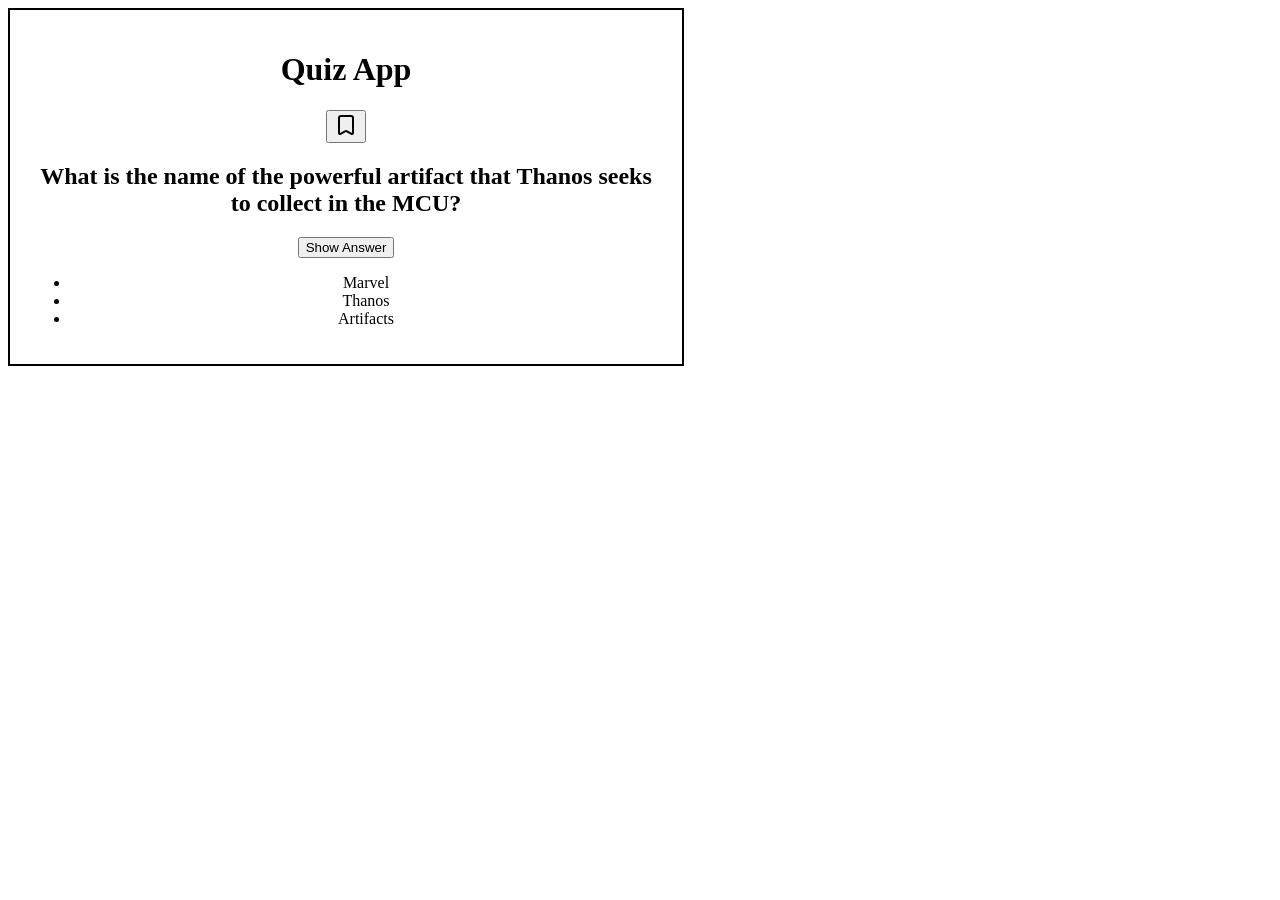
==== index.html @ 15f10d79 "Question Card" ====
<!doctype html>
<html lang="en">
  <head>
    <meta charset="UTF-8" />
    <meta name="viewport" content="width=device-width, initial-scale=1.0" />
    <title>Quiz App</title>
    <link rel="stylesheet" href="./css/style.css" />
  </head>
  <body>
    <header>
      <h1>Quiz App</h1>
      <main>
        <article class="Question Card">
          <button class="bookmark">
            <img src="./assets/bookmark.svg" alt="Bookmark" />
          </button>
          <h2>
            What is the name of the powerful artifact that Thanos seeks to
            collect in the MCU?
          </h2>
          <p class="answer" hidden>Answer</p>
          <button class="toggle">Show Answer</button>
          <ul class="tags">
            <li class="tag">Marvel</li>
            <li class="tag">Thanos</li>
            <li class="tag">Artifacts</li>
          </ul>
        </article>
      </main>
    </header>
  </body>
</html>
---- css/style.css ----
header {
  text-align: center;
  padding: 20px;
  border: 2px solid black;
  width: 50%;
  margin: 0%;
}

h1 {
  font-size: 32px;
  font-weight: 700;
}
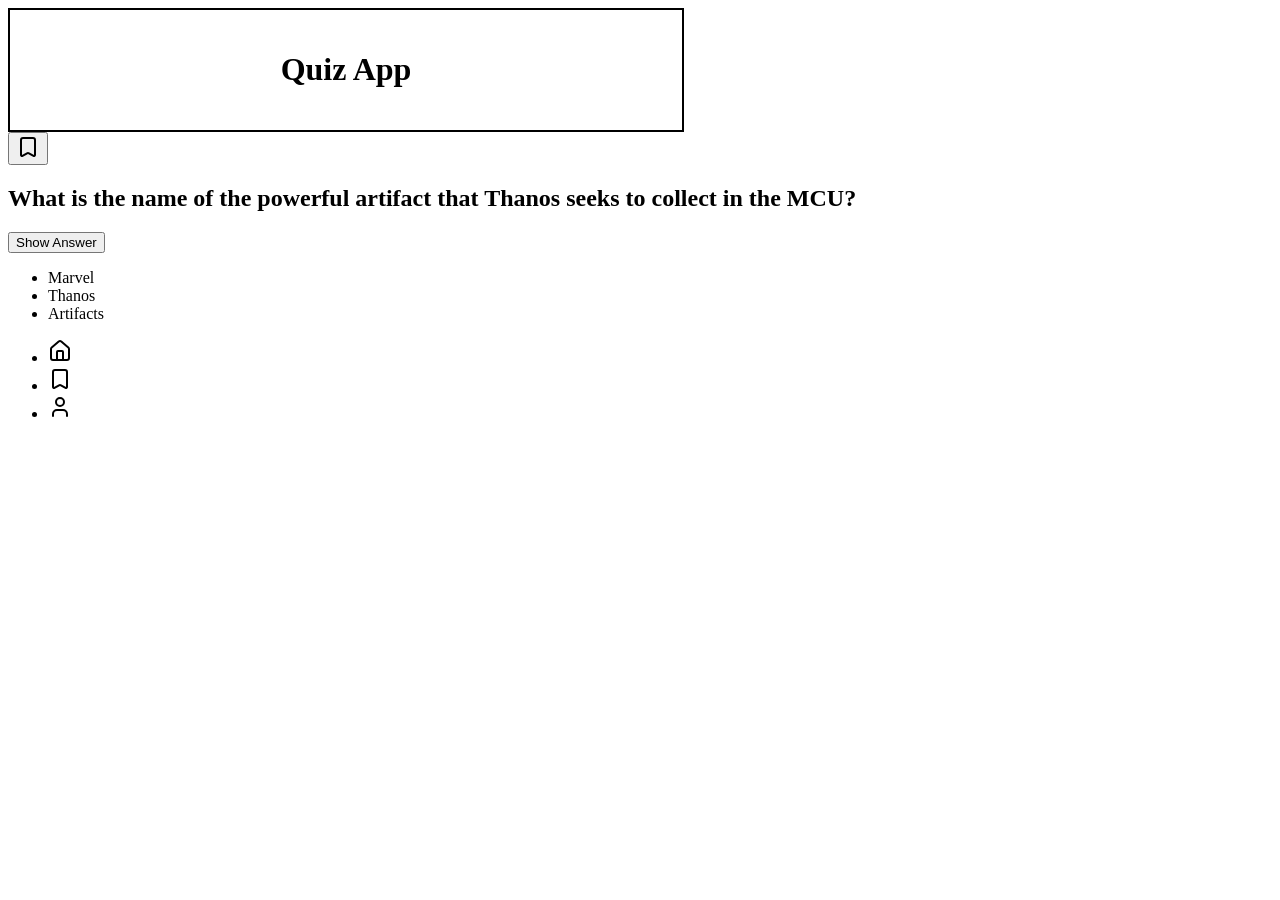
==== commit 95374ddf: "navbar" ====
--- a/index.html
+++ b/index.html
@@ -9,24 +9,45 @@
   <body>
     <header>
       <h1>Quiz App</h1>
-      <main>
-        <article class="Question Card">
-          <button class="bookmark">
-            <img src="./assets/bookmark.svg" alt="Bookmark" />
-          </button>
-          <h2>
-            What is the name of the powerful artifact that Thanos seeks to
-            collect in the MCU?
-          </h2>
-          <p class="answer" hidden>Answer</p>
-          <button class="toggle">Show Answer</button>
-          <ul class="tags">
-            <li class="tag">Marvel</li>
-            <li class="tag">Thanos</li>
-            <li class="tag">Artifacts</li>
-          </ul>
-        </article>
-      </main>
     </header>
+    <main>
+      <article class="QuestionCard">
+        <button class="bookmark">
+          <img src="./assets/bookmark.svg" alt="Bookmark" />
+        </button>
+        <h2>
+          What is the name of the powerful artifact that Thanos seeks to collect
+          in the MCU?
+        </h2>
+        <p class="answer" hidden>Answer</p>
+        <button class="toggle">Show Answer</button>
+        <ul class="tags">
+          <li class="tag">Marvel</li>
+          <li class="tag">Thanos</li>
+          <li class="tag">Artifacts</li>
+        </ul>
+      </article>
+    </main>
+    <footer>
+      <nav class="navbar">
+        <ul>
+          <li>
+            <a href="index.html">
+              <img src="/assets/house.svg" />
+            </a>
+          </li>
+          <li>
+            <a href="bookmarks.html">
+              <img src="/assets/bookmark.svg" />
+            </a>
+          </li>
+          <li>
+            <a href="profil.html">
+              <img src="/assets/user.svg" />
+            </a>
+          </li>
+        </ul>
+      </nav>
+    </footer>
   </body>
 </html>
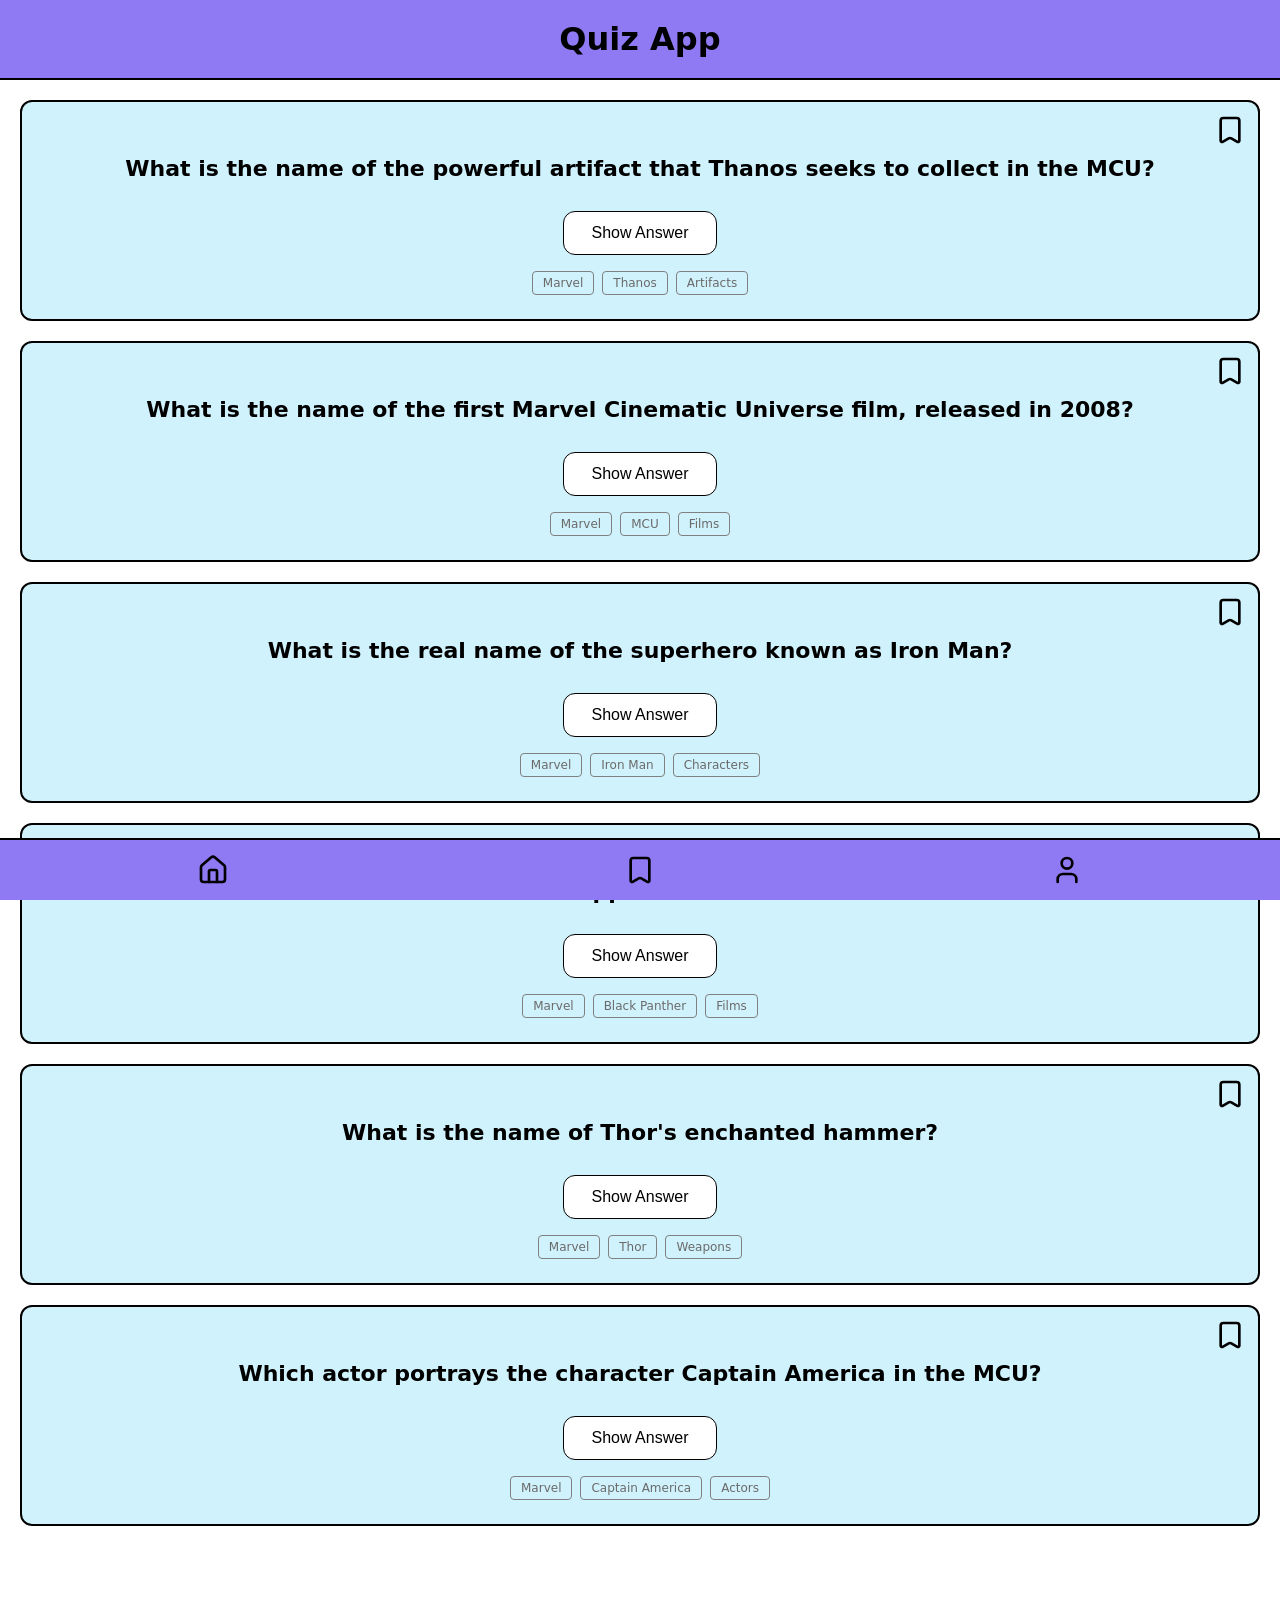
==== commit be57c90f: "css" ====
--- a/index.html
+++ b/index.html
@@ -19,12 +19,83 @@
           What is the name of the powerful artifact that Thanos seeks to collect
           in the MCU?
         </h2>
-        <p class="answer" hidden>Answer</p>
+        <p class="answer" hidden>Infinity Stones</p>
         <button class="toggle">Show Answer</button>
         <ul class="tags">
           <li class="tag">Marvel</li>
           <li class="tag">Thanos</li>
           <li class="tag">Artifacts</li>
+        </ul>
+      </article>
+      <article class="QuestionCard">
+        <button class="bookmark">
+          <img src="./assets/bookmark.svg" alt="Bookmark" />
+        </button>
+        <h2>
+          What is the name of the first Marvel Cinematic Universe film, released
+          in 2008?
+        </h2>
+        <p class="answer" hidden>Iron Man</p>
+        <button class="toggle">Show Answer</button>
+        <ul class="tags">
+          <li class="tag">Marvel</li>
+          <li class="tag">MCU</li>
+          <li class="tag">Films</li>
+        </ul>
+      </article>
+      <article class="QuestionCard">
+        <button class="bookmark">
+          <img src="./assets/bookmark.svg" alt="Bookmark" />
+        </button>
+        <h2>What is the real name of the superhero known as Iron Man?</h2>
+        <p class="answer" hidden>Tony Stark</p>
+        <button class="toggle">Show Answer</button>
+        <ul class="tags">
+          <li class="tag">Marvel</li>
+          <li class="tag">Iron Man</li>
+          <li class="tag">Characters</li>
+        </ul>
+      </article>
+      <article class="QuestionCard">
+        <button class="bookmark">
+          <img src="./assets/bookmark.svg" alt="Bookmark" />
+        </button>
+        <h2>
+          Which MCU film features the first appearance of the character Black
+          Panther?
+        </h2>
+        <p class="answer" hidden>Captain America: Civil War</p>
+        <button class="toggle">Show Answer</button>
+        <ul class="tags">
+          <li class="tag">Marvel</li>
+          <li class="tag">Black Panther</li>
+          <li class="tag">Films</li>
+        </ul>
+      </article>
+      <article class="QuestionCard">
+        <button class="bookmark">
+          <img src="./assets/bookmark.svg" alt="Bookmark" />
+        </button>
+        <h2>What is the name of Thor's enchanted hammer?</h2>
+        <p class="answer" hidden>Mjolnir</p>
+        <button class="toggle">Show Answer</button>
+        <ul class="tags">
+          <li class="tag">Marvel</li>
+          <li class="tag">Thor</li>
+          <li class="tag">Weapons</li>
+        </ul>
+      </article>
+      <article class="QuestionCard">
+        <button class="bookmark">
+          <img src="./assets/bookmark.svg" alt="Bookmark" />
+        </button>
+        <h2>Which actor portrays the character Captain America in the MCU?</h2>
+        <p class="answer" hidden>Chris Evans</p>
+        <button class="toggle">Show Answer</button>
+        <ul class="tags">
+          <li class="tag">Marvel</li>
+          <li class="tag">Captain America</li>
+          <li class="tag">Actors</li>
         </ul>
       </article>
     </main>
@@ -33,17 +104,17 @@
         <ul>
           <li>
             <a href="index.html">
-              <img src="/assets/house.svg" />
+              <img src="./assets/house.svg" alt="home" />
             </a>
           </li>
           <li>
             <a href="bookmarks.html">
-              <img src="/assets/bookmark.svg" />
+              <img src="./assets/bookmark.svg" alt="bookmark" />
             </a>
           </li>
           <li>
-            <a href="profil.html">
-              <img src="/assets/user.svg" />
+            <a href="profile.html">
+              <img src="./assets/user.svg" alt="profile" />
             </a>
           </li>
         </ul>
--- a/css/style.css
+++ b/css/style.css
@@ -1,12 +1,135 @@
+* {
+  box-sizing: border-box;
+}
+
+body {
+  margin: 0;
+  font-family: system-ui;
+  padding-bottom: 70px;
+}
+
 header {
+  position: sticky;
+  top: 0;
+  left: 0;
+  width: 100%;
   text-align: center;
   padding: 20px;
-  border: 2px solid black;
-  width: 50%;
-  margin: 0%;
+  border-bottom: 2px solid black;
+  background-color: rgb(144, 122, 243);
+  z-index: 1000;
 }
 
 h1 {
   font-size: 32px;
   font-weight: 700;
+  margin: 0px;
 }
+
+main {
+  padding: 20px;
+  display: flex;
+  flex-direction: column;
+  gap: 20px;
+}
+
+.QuestionCard {
+  position: relative;
+  border: 2px solid black;
+  border-radius: 12px;
+  padding: 24px;
+  text-align: center;
+  background-color: rgb(208, 242, 252);
+}
+
+.bookmark {
+  position: absolute;
+  top: 12px;
+  right: 12px;
+  border: none;
+  background: none;
+  cursor: pointer;
+  padding: 0;
+}
+
+.bookmark img {
+  width: 32px;
+  height: 32px;
+  object-fit: contain;
+}
+
+h2 {
+  font-size: 22px;
+  margin: 30px 0;
+}
+
+.answer {
+  color: #4e4d4d;
+  margin: -10px 0 20px;
+}
+
+.toggle {
+  padding: 12px 28px;
+  border: 1px solid black;
+  border-radius: 12px;
+  background: white;
+  font-size: 16px;
+  cursor: pointer;
+  margin-bottom: 16px;
+}
+
+.toggle:hover {
+  background-color: rgb(144, 122, 243);
+}
+
+.tags {
+  list-style: none;
+  margin: 0;
+  padding: 0;
+  display: flex;
+  justify-content: center;
+  gap: 8px;
+  flex-wrap: wrap;
+}
+
+.tag {
+  border: 1px solid grey;
+  border-radius: 4px;
+  padding: 4px 10px;
+  font-size: 12px;
+  color: #6b6a6a;
+}
+
+.navbar {
+  position: fixed;
+  bottom: 0;
+  left: 0;
+  width: 100%;
+  background-color: rgb(144, 122, 243);
+  border-top: 2px solid black;
+}
+
+.navbar ul {
+  list-style-type: none;
+  margin: 0;
+  padding: 0;
+  display: flex;
+  justify-content: space-around;
+}
+
+.navbar ul li a {
+  display: flex;
+  justify-content: center;
+  align-items: center;
+  padding: 14px 16px;
+  text-decoration: none;
+}
+
+.navbar ul li a img {
+  width: 32px;
+  height: 32px;
+}
+
+.navbar ul li a:hover {
+  background-color: rgb(208, 242, 252);
+}
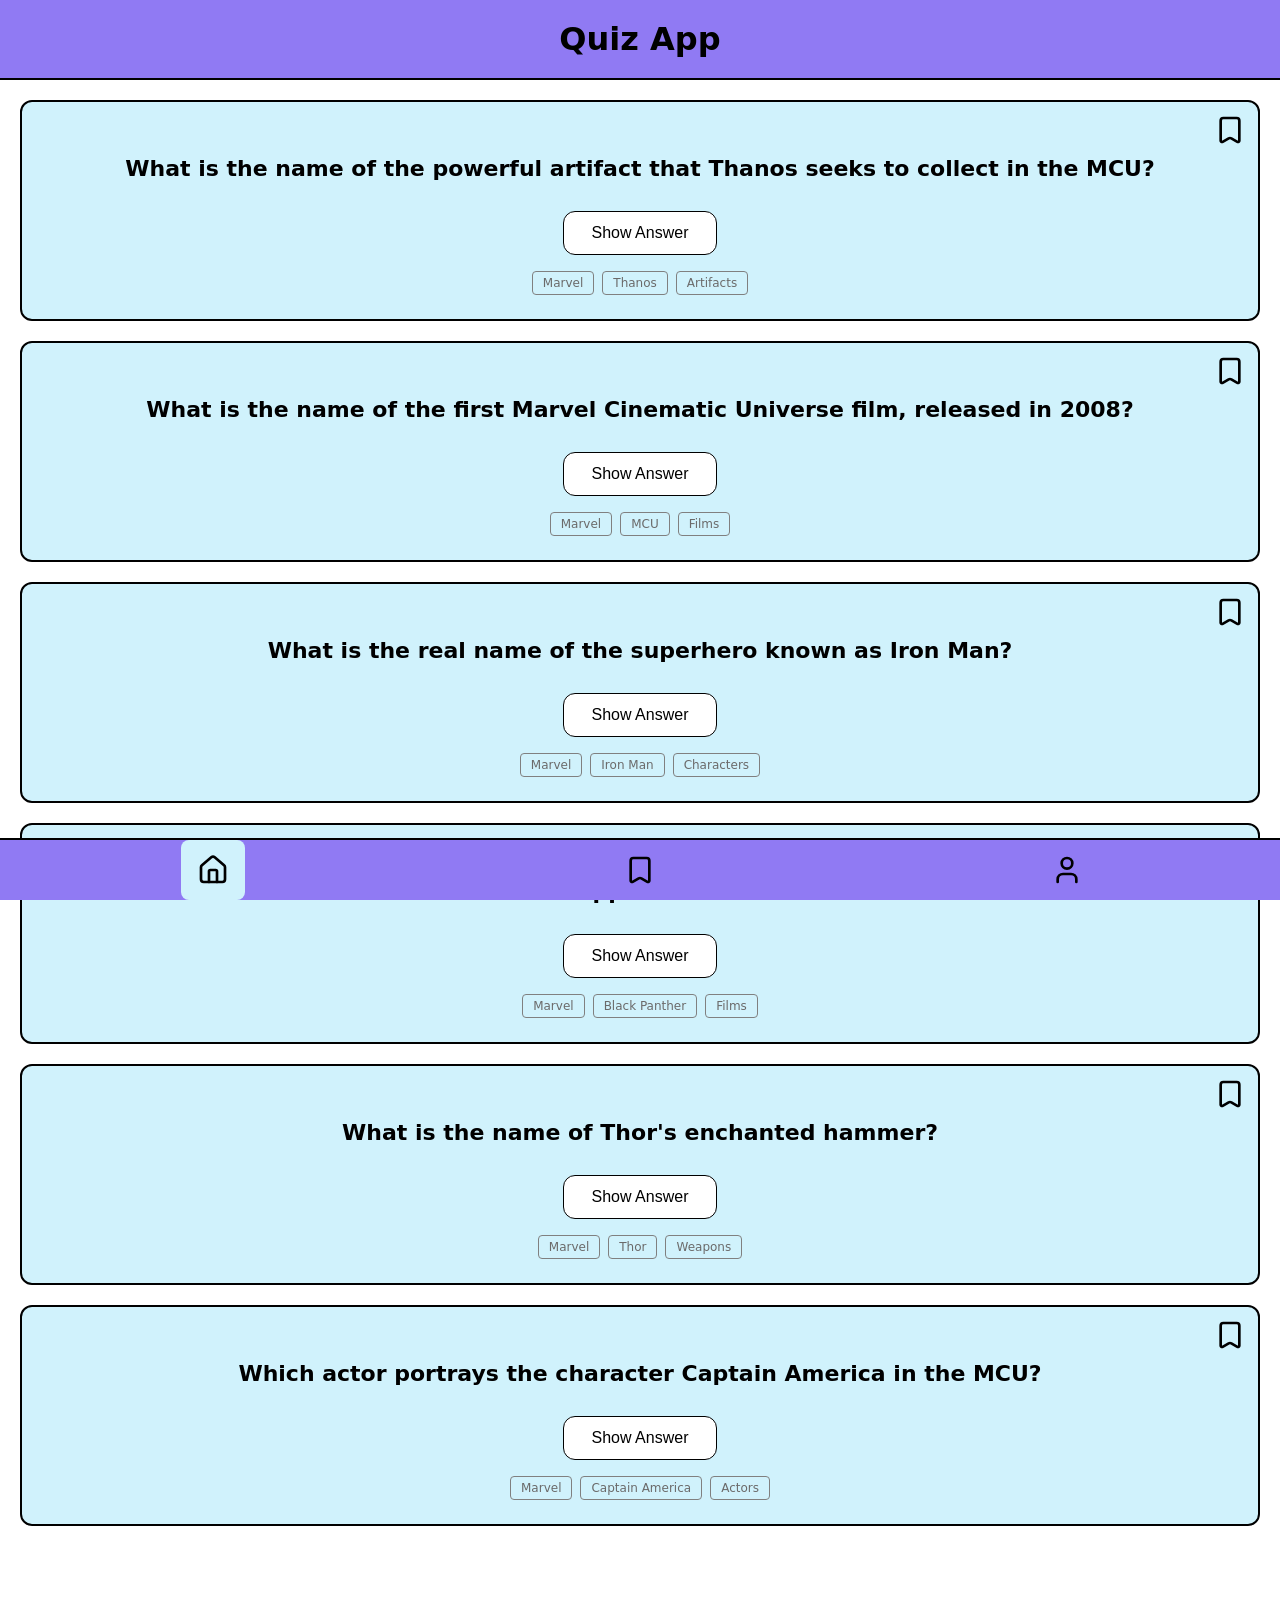
==== commit b600d4a9: "feature/bookmarks" ====
--- a/index.html
+++ b/index.html
@@ -103,7 +103,7 @@
       <nav class="navbar">
         <ul>
           <li>
-            <a href="index.html">
+            <a href="index.html" class="active">
               <img src="./assets/house.svg" alt="home" />
             </a>
           </li>
--- a/css/style.css
+++ b/css/style.css
@@ -132,4 +132,10 @@
 
 .navbar ul li a:hover {
   background-color: rgb(208, 242, 252);
+  border-radius: 8px;
 }
+
+.navbar ul li a.active {
+  background-color: rgb(208, 242, 252);
+  border-radius: 8px;
+}
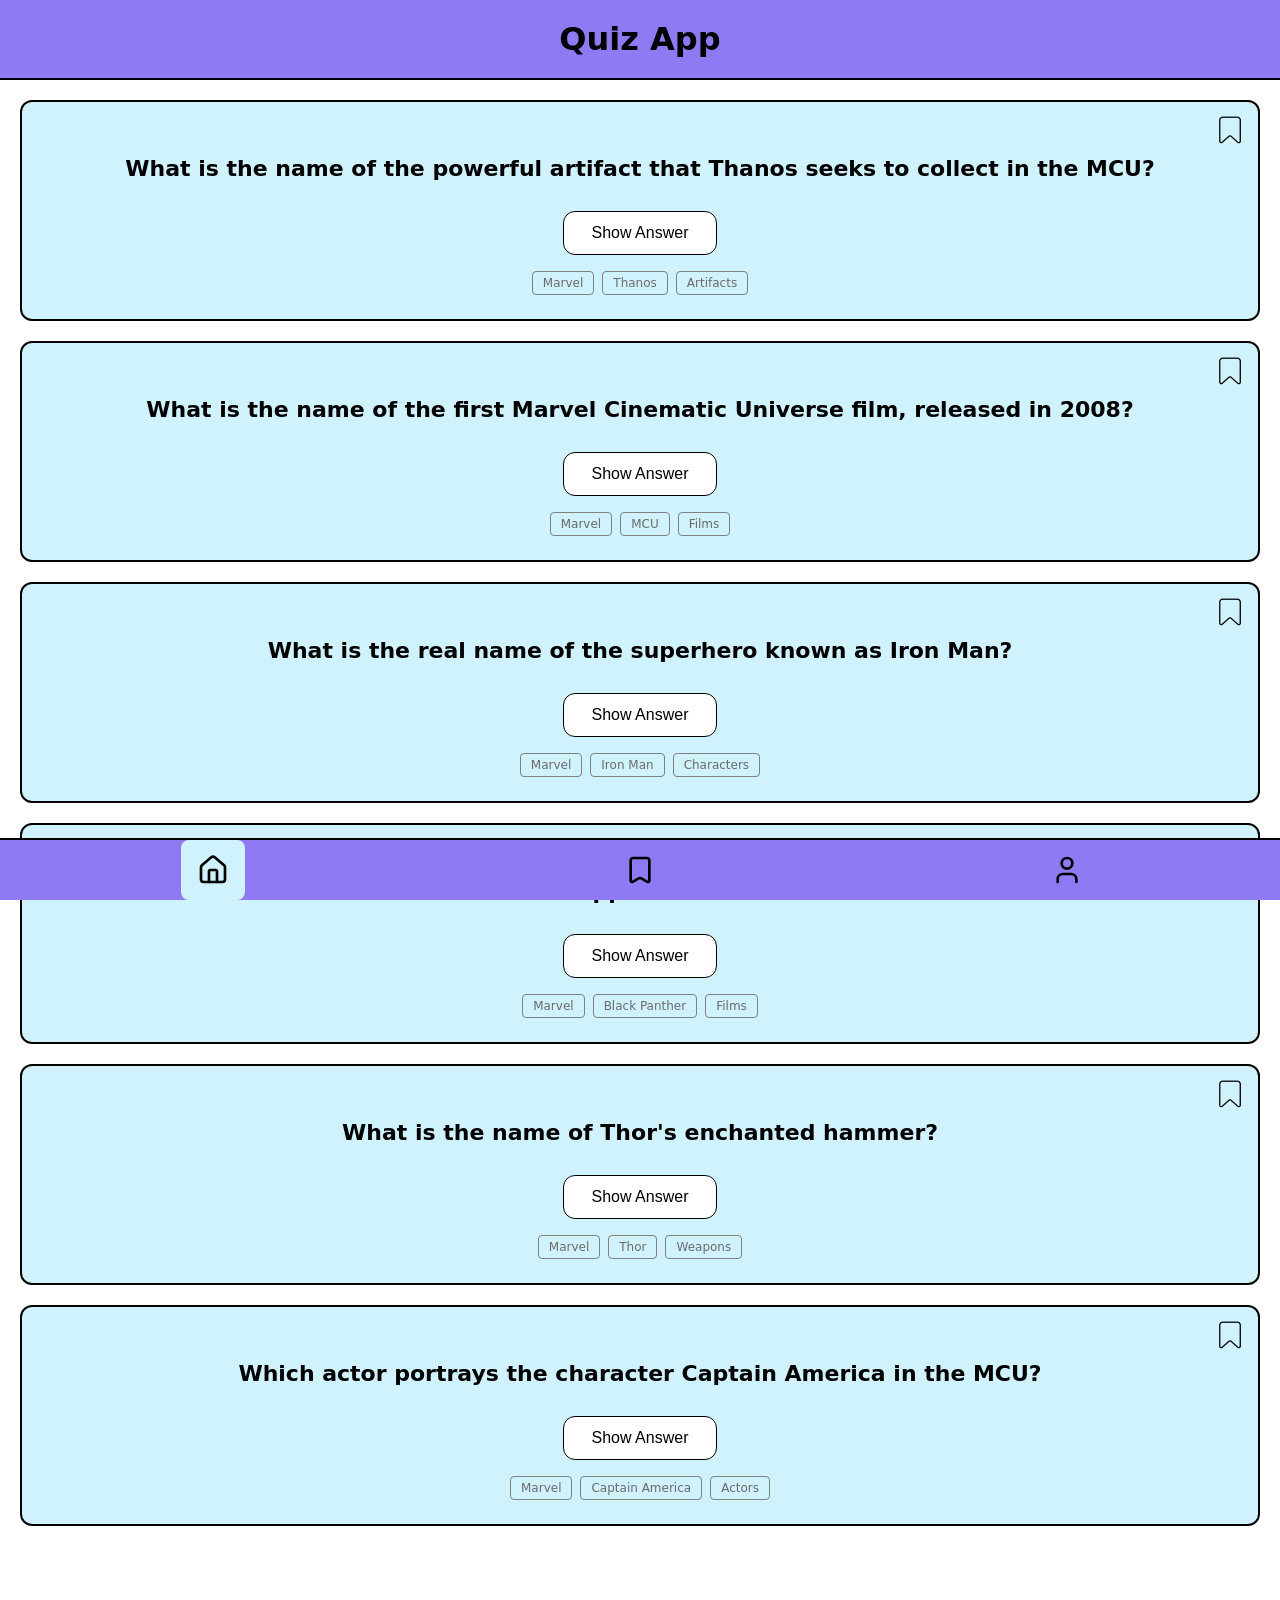
==== commit 7875f3f5: "profile" ====
--- a/index.html
+++ b/index.html
@@ -13,7 +13,7 @@
     <main>
       <article class="QuestionCard">
         <button class="bookmark">
-          <img src="./assets/bookmark.svg" alt="Bookmark" />
+          <img src="./assets/bookmarkneu.png" alt="Bookmark" />
         </button>
         <h2>
           What is the name of the powerful artifact that Thanos seeks to collect
@@ -29,7 +29,7 @@
       </article>
       <article class="QuestionCard">
         <button class="bookmark">
-          <img src="./assets/bookmark.svg" alt="Bookmark" />
+          <img src="./assets/bookmarkneu.png" alt="Bookmark" />
         </button>
         <h2>
           What is the name of the first Marvel Cinematic Universe film, released
@@ -45,7 +45,7 @@
       </article>
       <article class="QuestionCard">
         <button class="bookmark">
-          <img src="./assets/bookmark.svg" alt="Bookmark" />
+          <img src="./assets/bookmarkneu.png" alt="Bookmark" />
         </button>
         <h2>What is the real name of the superhero known as Iron Man?</h2>
         <p class="answer" hidden>Tony Stark</p>
@@ -58,7 +58,7 @@
       </article>
       <article class="QuestionCard">
         <button class="bookmark">
-          <img src="./assets/bookmark.svg" alt="Bookmark" />
+          <img src="./assets/bookmarkneu.png" alt="Bookmark" />
         </button>
         <h2>
           Which MCU film features the first appearance of the character Black
@@ -74,7 +74,7 @@
       </article>
       <article class="QuestionCard">
         <button class="bookmark">
-          <img src="./assets/bookmark.svg" alt="Bookmark" />
+          <img src="./assets/bookmarkneu.png" alt="Bookmark" />
         </button>
         <h2>What is the name of Thor's enchanted hammer?</h2>
         <p class="answer" hidden>Mjolnir</p>
@@ -87,7 +87,7 @@
       </article>
       <article class="QuestionCard">
         <button class="bookmark">
-          <img src="./assets/bookmark.svg" alt="Bookmark" />
+          <img src="./assets/bookmarkneu.png" alt="Bookmark" />
         </button>
         <h2>Which actor portrays the character Captain America in the MCU?</h2>
         <p class="answer" hidden>Chris Evans</p>
--- a/css/style.css
+++ b/css/style.css
@@ -1,6 +1,7 @@
 * {
   box-sizing: border-box;
 }
+/*Es verhindert, dass Layouts zerschossen werden, wenn man Abstände hinzufügt.*/
 
 body {
   margin: 0;
@@ -139,3 +140,9 @@
   background-color: rgb(208, 242, 252);
   border-radius: 8px;
 }
+
+html {
+  overflow-y: scroll;
+}
+/* Erzwingt eine Scrollleiste permanent, egal wie viel Inhalt da ist, 
+damit sich die verfügbare Breite nie ändert */
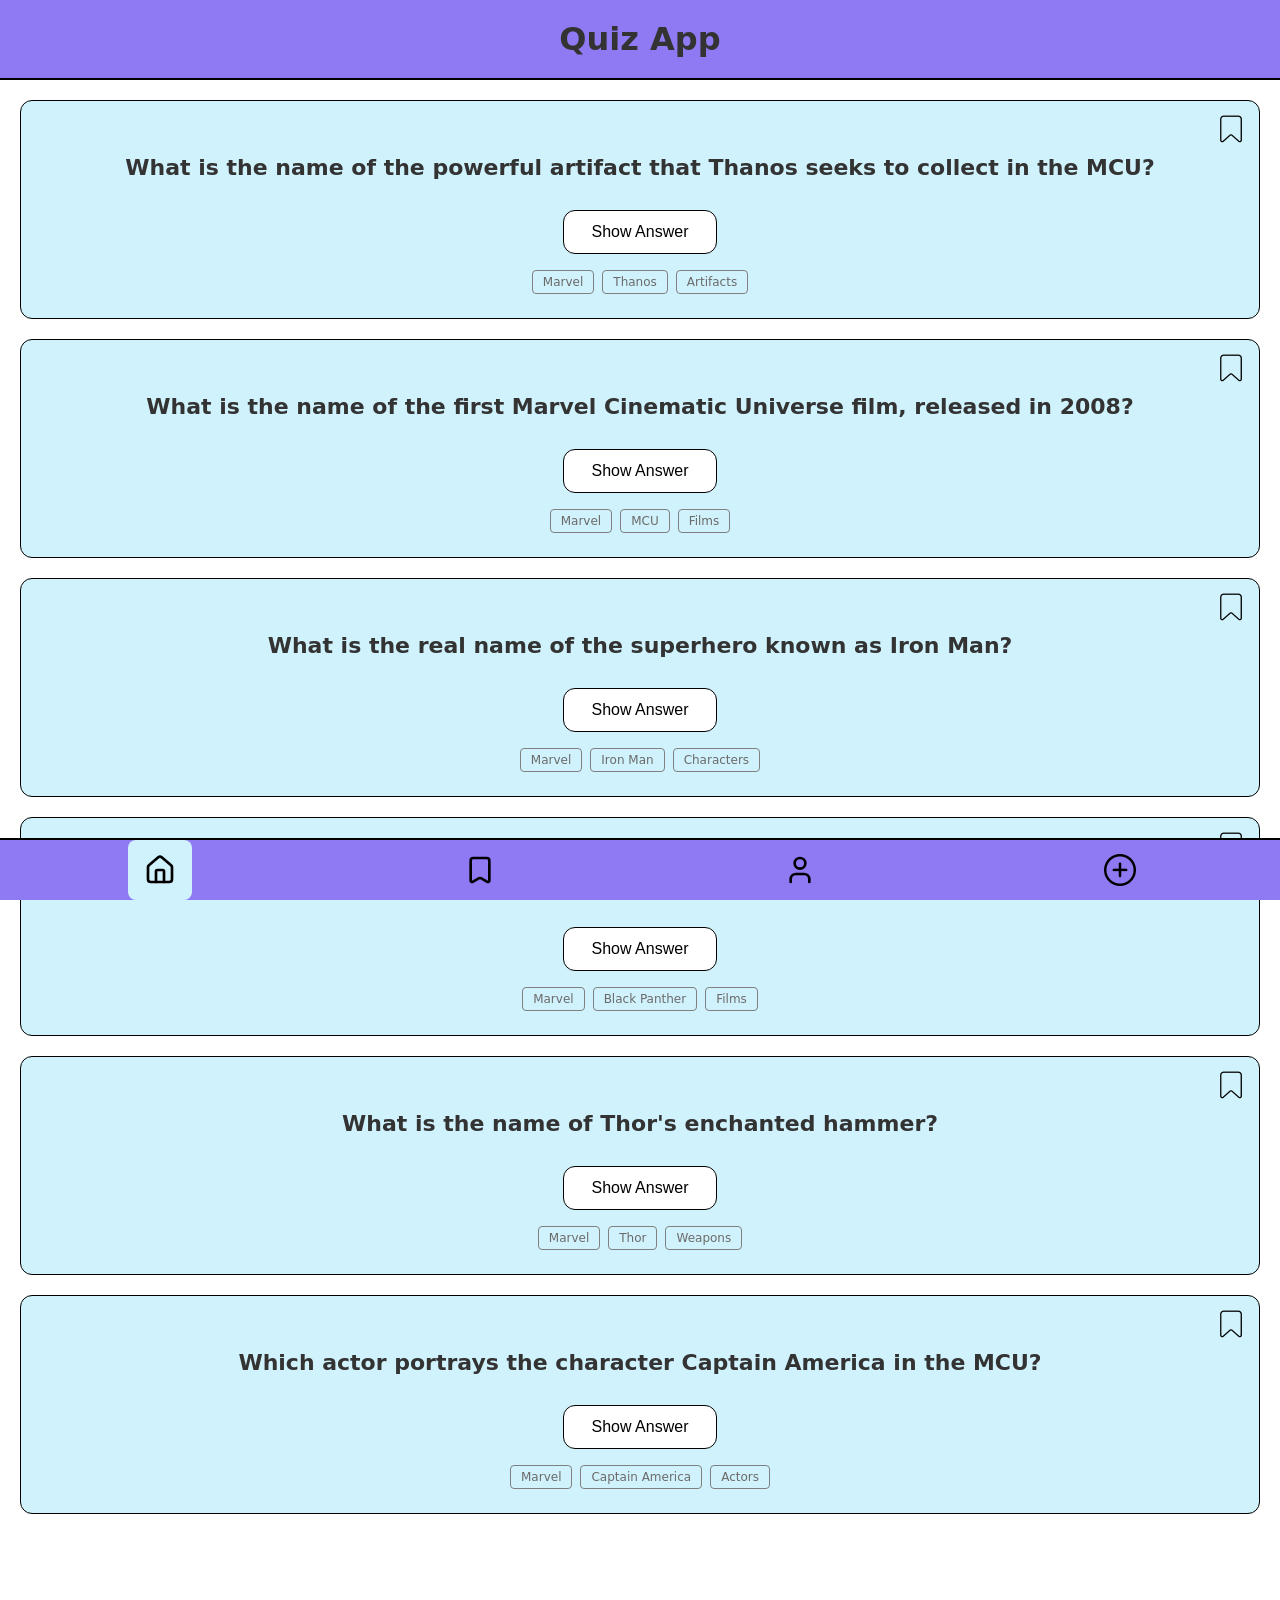
==== commit 555719e3: "Recap2 Tasks" ====
--- a/index.html
+++ b/index.html
@@ -1,6 +1,8 @@
 <!doctype html>
 <html lang="en">
   <head>
+    <script src="./js/darkmode.js" defer></script>
+    <script src="./js/index.js" defer></script>
     <meta charset="UTF-8" />
     <meta name="viewport" content="width=device-width, initial-scale=1.0" />
     <title>Quiz App</title>
@@ -11,6 +13,7 @@
       <h1>Quiz App</h1>
     </header>
     <main>
+      
       <article class="QuestionCard">
         <button class="bookmark">
           <img src="./assets/bookmarkneu.png" alt="Bookmark" />
@@ -19,7 +22,7 @@
           What is the name of the powerful artifact that Thanos seeks to collect
           in the MCU?
         </h2>
-        <p class="answer" hidden>Infinity Stones</p>
+        <p class="answer hidden">Infinity Stones</p>
         <button class="toggle">Show Answer</button>
         <ul class="tags">
           <li class="tag">Marvel</li>
@@ -98,6 +101,7 @@
           <li class="tag">Actors</li>
         </ul>
       </article>
+      
     </main>
     <footer>
       <nav class="navbar">
@@ -117,6 +121,11 @@
               <img src="./assets/user.svg" alt="profile" />
             </a>
           </li>
+           <li>
+            <a href="form.html">
+              <img src="./assets/add.png" alt="add question" />
+            </a>
+          </li>
         </ul>
       </nav>
     </footer>
--- a/css/style.css
+++ b/css/style.css
@@ -1,3 +1,7 @@
+@import url("profile.css");
+@import url("darkmode.css");
+@import url("form.css");
+
 * {
   box-sizing: border-box;
 }
@@ -36,7 +40,7 @@
 
 .QuestionCard {
   position: relative;
-  border: 2px solid black;
+  border: 1px solid black;
   border-radius: 12px;
   padding: 24px;
   text-align: center;
@@ -141,8 +145,14 @@
   border-radius: 8px;
 }
 
+/* Erzwingt eine Scrollleiste permanent, egal wie viel Inhalt da ist, 
+damit sich die verfügbare Breite nie ändert */
 html {
   overflow-y: scroll;
 }
-/* Erzwingt eine Scrollleiste permanent, egal wie viel Inhalt da ist, 
-damit sich die verfügbare Breite nie ändert */
+
+.hidden {
+  display: none;
+}
+
+
